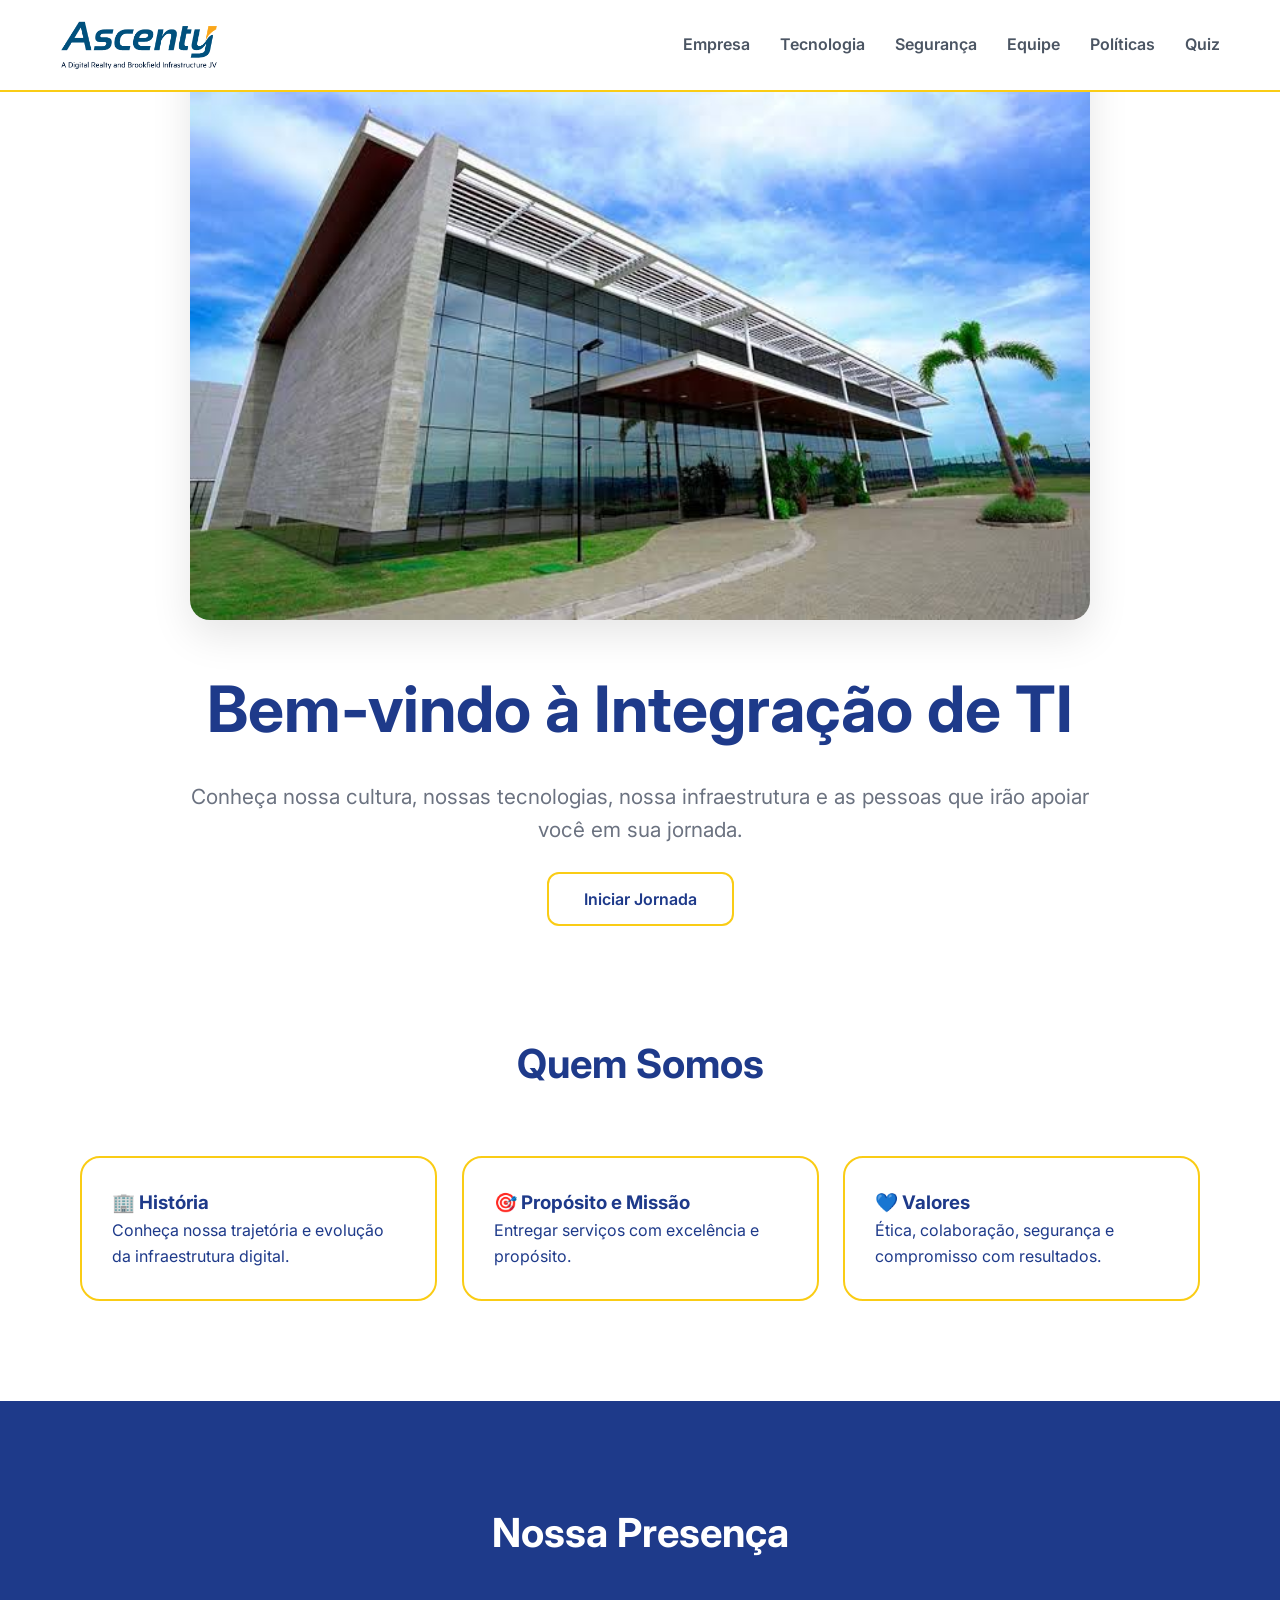
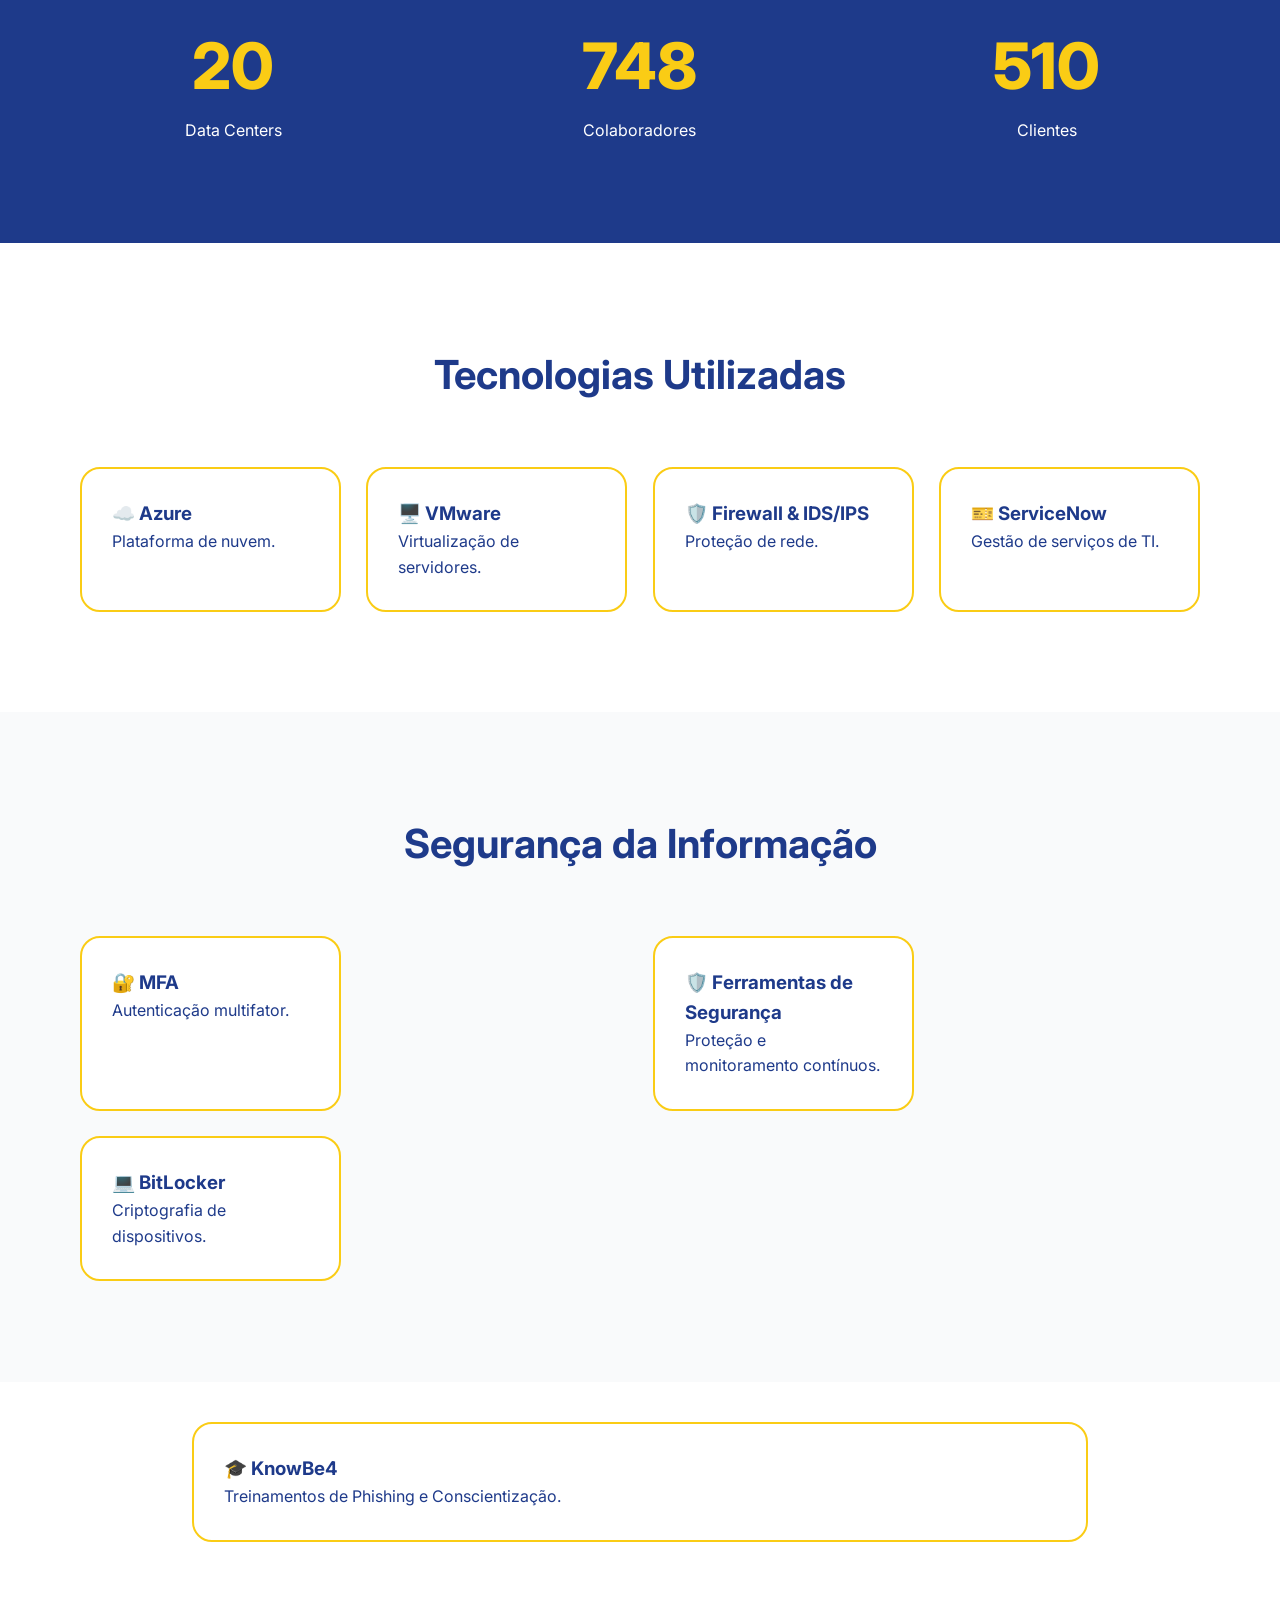
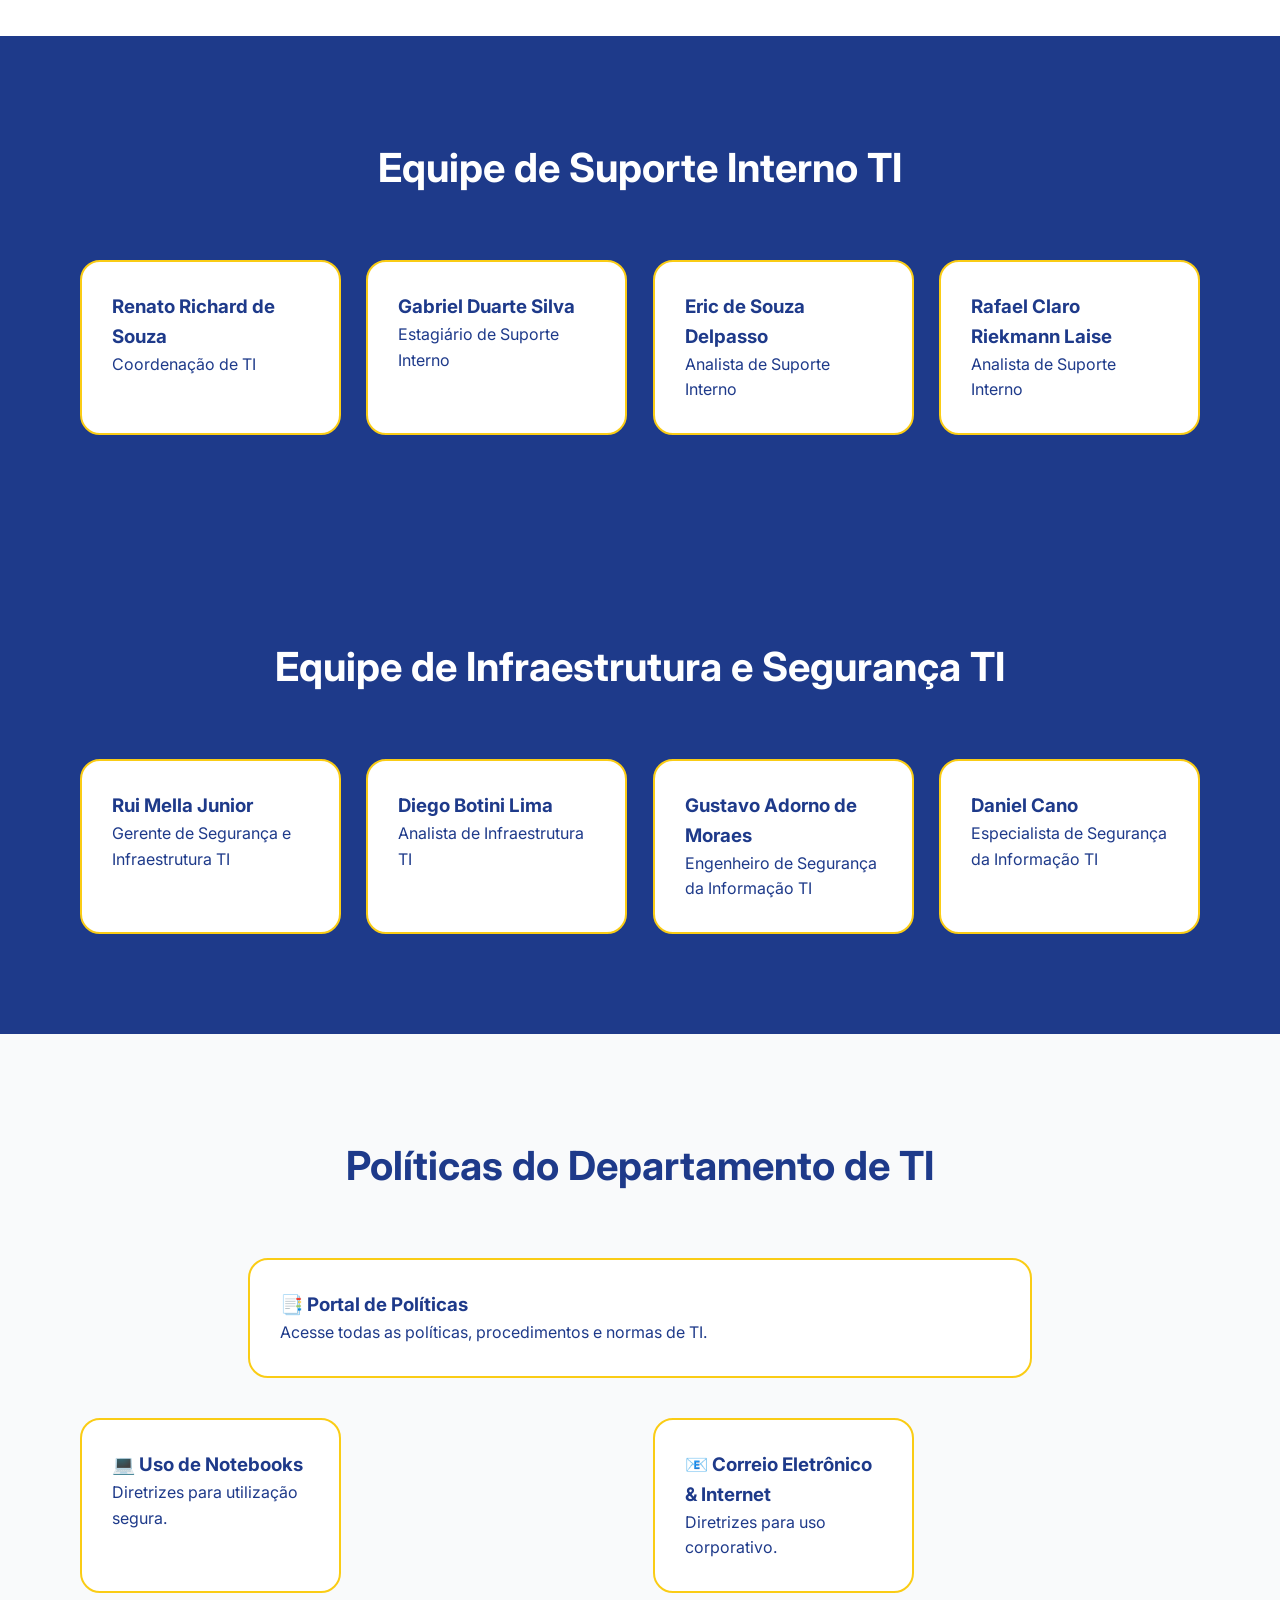
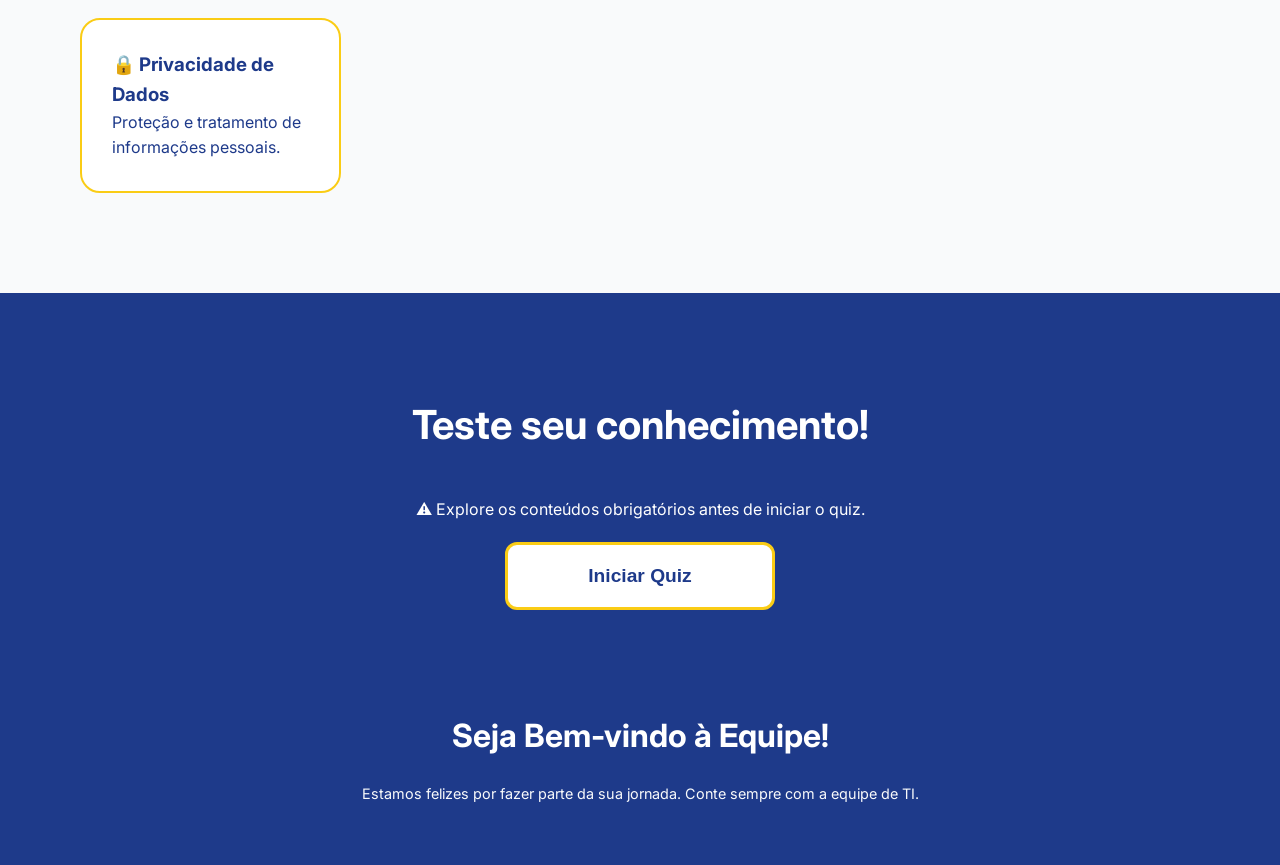
==== public/index.html @ 3fe23d21 "Primeira versão do site de integração TI" ====
<!DOCTYPE html>
<html lang="pt-BR">
<head>
  <meta charset="UTF-8">
  <meta name="viewport" content="width=device-width, initial-scale=1.0">
  <title>Integração TI | Ascenty</title>

  <!-- Fonte Inter -->
  <link rel="preconnect" href="https://fonts.googleapis.com">
  <link rel="preconnect" href="https://fonts.gstatic.com" crossorigin>
  <link href="https://fonts.googleapis.com/css2?family=Inter:wght@400;600;800&display=swap" rel="stylesheet">

  <!-- CSS -->
  <link rel="stylesheet" href="css/style.css">

  <!-- Favicon -->
  <link rel="icon" href="assets/favicon.ico" type="image/x-icon">
</head>
<body>

  <!-- NAVBAR -->
  <header class="navbar">
    <div class="logo">
      <img src="assets/images/logo-ascenty.png" alt="Logo Ascenty">
    </div>
    <nav>
      <a href="#empresa">Empresa</a>
      <a href="#tecnologia">Tecnologia</a>
      <a href="#seguranca">Segurança</a>
      <a href="#equipe">Equipe</a>
      <a href="#politicas">Políticas</a>
      <a href="#quiz">Quiz</a>
    </nav>
  </header>

  <!-- HERO -->
  <section class="hero">
    <div class="hero-content">
      <img src="assets/images/datacenter.png" alt="Datacenter Ascenty" class="hero-image">
      <h1>Bem-vindo à Integração de TI</h1>
      <p>Conheça nossa cultura, nossas tecnologias, nossa infraestrutura e as pessoas que irão apoiar você em sua jornada.</p>
      <a href="#empresa" class="btn">Iniciar Jornada</a>
    </div>
  </section>

  <!-- EMPRESA -->
  <section id="empresa" class="section">
    <h2>Quem Somos</h2>
    <div class="cards">
      <a href="https://ascenty1.sharepoint.com/sites/Ascenty2/SitePages/Nossa-Historia.aspx" class="card" target="_blank">
        <h3>🏢 História</h3>
        <p>Conheça nossa trajetória e evolução da infraestrutura digital.</p>
      </a>
      <a href="https://ascenty1.sharepoint.com/sites/Ascenty2/SitePages/Proposito-e-Missao.aspx" class="card" target="_blank">
        <h3>🎯 Propósito e Missão</h3>
        <p>Entregar serviços com excelência e propósito.</p>
      </a>
      <a href="https://ascenty1.sharepoint.com/sites/Ascenty2/SitePages/Nossos-Valores.aspx" class="card" target="_blank">
        <h3>💙 Valores</h3>
        <p>Ética, colaboração, segurança e compromisso com resultados.</p>
      </a>
    </div>
  </section>

  <!-- NÚMEROS -->
  <section class="numbers">
    <h2>Nossa Presença</h2>
    <div class="numbers-grid">
      <div><span class="counter" data-target="28">0</span><p>Data Centers</p></div>
      <div><span class="counter" data-target="1100">0</span><p>Colaboradores</p></div>
      <div><span class="counter" data-target="750">0</span><p>Clientes</p></div>
    </div>
  </section>

  <!-- TECNOLOGIAS -->
  <section id="tecnologia" class="section">
    <h2>Tecnologias Utilizadas</h2>
    <div class="cards">
      <div class="card" onclick="openModal('azure')"><h3>☁️ Azure</h3><p>Plataforma de nuvem.</p></div>
      <div class="card" onclick="openModal('vmware')"><h3>🖥️ VMware</h3><p>Virtualização de servidores.</p></div>
      <div class="card" onclick="openModal('firewall')"><h3>🛡️ Firewall & IDS/IPS</h3><p>Proteção de rede.</p></div>
      <div class="card" onclick="openModal('servicenow')"><h3>🎫 ServiceNow</h3><p>Gestão de serviços de TI.</p></div>
    </div>
  </section>

  <!-- MODAL -->
  <div id="modal" class="modal">
    <div class="modal-content">
      <span class="close" onclick="closeModal()">&times;</span>
      <div id="modal-text"></div>
    </div>
  </div>

 <!-- SEGURANÇA -->
<section id="seguranca" class="section dark">
  <h2>Segurança da Informação</h2>
  <div class="cards">

    <!-- MFA -->
    <div class="card" onclick="toggleExpand('mfa')">
      <h3>🔐 MFA</h3>
      <p>Autenticação multifator.</p>
    </div>
    <div id="mfa" class="expand">
      <h4>O que é</h4>
      <p>O MFA adiciona uma camada extra de segurança ao login. Além da senha, o usuário precisa confirmar sua identidade com outro fator — como um código no celular, aplicativo autenticador ou biometria.</p>
      <h4>Por que é necessário</h4>
      <ul>
        <li>Senhas podem ser descobertas ou vazadas.</li>
        <li>O MFA impede acessos indevidos mesmo que alguém saiba sua senha.</li>
        <li>Protege e-mails, arquivos e sistemas corporativos.</li>
      </ul>
      <p><strong>Impacto:</strong> É como ter uma segunda fechadura na porta da sua casa — mesmo que alguém tenha a chave, não entra sem o código do alarme.</p>
    </div>

    <!-- Ferramentas de Segurança -->
    <div class="card" onclick="toggleExpand('ferramentas')">
      <h3>🛡️ Ferramentas de Segurança</h3>
      <p>Proteção e monitoramento contínuos.</p>
    </div>
    <div id="ferramentas" class="expand">
      <h4>O que é</h4>
      <p>Conjunto de soluções que atuam na defesa digital, detectando e bloqueando ameaças em tempo real.</p>
      <h4>Por que é necessário</h4>
      <ul>
        <li><strong>SentinelOne:</strong> Bloqueia ataques com inteligência artificial.</li>
        <li><strong>Rapid7:</strong> Identifica vulnerabilidades e ajuda a corrigi-las.</li>
        <li><strong>NinjaOne:</strong> Monitora dispositivos e garante atualizações.</li>
        <li><strong>Zscaler:</strong> Protege acessos e tráfego com modelo Zero Trust.</li>
      </ul>
      <p><strong>Impacto:</strong> Essas ferramentas trabalham nos bastidores para manter os sistemas seguros e confiáveis.</p>
    </div>

    <!-- BitLocker -->
    <div class="card" onclick="toggleExpand('bitlocker')">
      <h3>💻 BitLocker</h3>
      <p>Criptografia de dispositivos.</p>
    </div>
    <div id="bitlocker" class="expand">
      <h4>O que é</h4>
      <p>Ferramenta nativa do Windows que criptografa o disco rígido do computador, tornando os dados ilegíveis sem a chave correta.</p>
      <h4>Por que é necessário</h4>
      <ul>
        <li>Protege informações em caso de perda ou roubo de notebooks.</li>
        <li>Garante conformidade com normas de segurança e privacidade.</li>
        <li>Evita que dados corporativos sejam acessados indevidamente.</li>
      </ul>
      <p><strong>Impacto:</strong> Se você esquecer seu notebook em um táxi, com BitLocker os dados ficam criptografados e inacessíveis — mesmo que o disco seja removido.</p>
    </div>

  </div>
</section>

 <!-- KnowBe4 Treinamentos -->
<div class="knowbe4-container">
  <div class="card knowbe4" onclick="toggleExpand('knowbe4')">
    <h3>🎓 KnowBe4</h3>
    <p>Treinamentos de Phishing e Conscientização.</p>
  </div>
  <div id="knowbe4" class="expand">
    <h4>O que é</h4>
    <p>Plataforma de treinamentos focada em segurança digital e prevenção de ataques de engenharia social.</p>
    <h4>Por que é necessário</h4>
    <ul>
      <li>Simulações de phishing para treinar colaboradores.</li>
      <li>Conteúdos educativos sobre boas práticas digitais.</li>
      <li>Redução de riscos de malwares e vazamento de dados.</li>
      <li>Fortalecimento da cultura de segurança corporativa.</li>
    </ul>
    <p><strong>Impacto:</strong> Ajuda os colaboradores a reconhecer e evitar golpes digitais, tornando a empresa mais resiliente contra ataques.</p>
    <div class="knowbe4-button">
      <a href="https://training.knowbe4.com/app/login" target="_blank" rel="noopener noreferrer">Clique aqui para verificar os cursos</a>
    </div>
  </div>
</div>

  <!-- EQUIPE -->
  <section id="equipe" class="section">
    <h2>Equipe de Suporte Interno TI</h2>
    <div class="cards">
      <div class="card"><h3>Renato Richard de Souza</h3><p>Coordenação de TI</p></div>
      <div class="card"><h3>Gabriel Duarte Silva</h3><p>Estagiário de Suporte Interno</p></div>
      <div class="card"><h3>Eric de Souza Delpasso</h3><p>Analista de Suporte Interno</p></div>
      <div class="card"><h3>Rafael Claro Riekmann Laise</h3><p>Analista de Suporte Interno</p></div>
    </div>
  </section>

  <section id="infra" class="section">
    <h2>Equipe de Infraestrutura e Segurança TI</h2>
    <div class="cards">
      <div class="card"><h3>Rui Mella Junior</h3><p>Gerente de Segurança e Infraestrutura TI</p></div>
      <div class="card"><h3>Diego Botini Lima</h3><p>Analista de Infraestrutura TI</p></div>
      <div class="card"><h3>Gustavo Adorno de Moraes</h3><p>Engenheiro de Segurança da Informação TI</p></div>
      <div class="card"><h3>Daniel Cano</h3><p>Especialista de Segurança da Informação TI</p></div>
    </div>
  </section>

  <!-- POLÍTICAS DE TI -->
<section id="politicas" class="section dark">
  <h2>Políticas do Departamento de TI</h2>

  <div class="cards destaque">
    <a href="https://ascenty1.sharepoint.com/sites/Ascenty2/SitePages/Tecnologia_da_Informacao.aspx" 
       class="card" target="_blank" rel="noopener noreferrer">
      <h3>📑 Portal de Políticas</h3>
      <p>Acesse todas as políticas, procedimentos e normas de TI.</p>
    </a>
  </div>

  <div class="cards politicas-grid">
    <!-- Uso de Notebooks -->
    <div class="card" onclick="toggleExpand('politica-notebook')">
      <h3>💻 Uso de Notebooks</h3>
      <p>Diretrizes para utilização segura.</p>
    </div>
    <div id="politica-notebook" class="expand">
      <h4>O que é</h4>
      <p>Conjunto de regras para uso adequado e seguro dos notebooks corporativos.</p>
      <h4>Por que é necessário</h4>
      <ul>
        <li>Garantir integridade física e lógica dos equipamentos.</li>
        <li>Proteger informações corporativas contra acessos indevidos.</li>
        <li>Definir responsabilidades em caso de perda ou roubo.</li>
      </ul>
      <p><strong>Impacto:</strong> Evita problemas de segurança e garante que os notebooks sejam usados de forma profissional e responsável.</p>
    </div>

    <!-- Correio Eletrônico e Internet -->
    <div class="card" onclick="toggleExpand('politica-email-internet')">
      <h3>📧 Correio Eletrônico & Internet</h3>
      <p>Diretrizes para uso corporativo.</p>
    </div>
    <div id="politica-email-internet" class="expand">
      <h4>O que é</h4>
      <p>Política que regula o uso do e-mail corporativo e da internet pelos colaboradores.</p>
      <h4>Por que é necessário</h4>
      <ul>
        <li>Evitar uso indevido de recursos corporativos.</li>
        <li>Garantir comunicação ética e profissional.</li>
        <li>Proteger contra vazamento de informações e ataques digitais.</li>
      </ul>
      <p><strong>Impacto:</strong> Mantém a rede corporativa segura e garante que os recursos sejam usados apenas para fins profissionais.</p>
    </div>

    <!-- Privacidade de Dados -->
    <div class="card" onclick="toggleExpand('politica-privacidade')">
      <h3>🔒 Privacidade de Dados</h3>
      <p>Proteção e tratamento de informações pessoais.</p>
    </div>
    <div id="politica-privacidade" class="expand">
      <h4>O que é</h4>
      <p>Política baseada na LGPD que define como os dados pessoais devem ser coletados, tratados e protegidos.</p>
      <h4>Por que é necessário</h4>
      <ul>
        <li>Garantir conformidade com a legislação de proteção de dados.</li>
        <li>Proteger informações de colaboradores, clientes e terceiros.</li>
        <li>Definir responsabilidades em caso de incidentes.</li>
      </ul>
      <p><strong>Impacto:</strong> Reforça a confiança dos clientes e colaboradores, além de evitar sanções legais e danos à reputação da empresa.</p>
    </div>
  </div>
</section>


  <!-- QUIZ -->
  <section id="quiz" class="quiz-section locked">
    <h2>Teste seu conhecimento!</h2>
    <p class="quiz-warning">⚠️ Explore os conteúdos obrigatórios antes de iniciar o quiz.</p>
    <button id="startQuiz" class="quiz-btn" disabled>Iniciar Quiz</button>
    <div id="quizBox" class="quiz-box hidden">
      <div id="question"></div>
      <div id="options"></div>
      <button id="nextBtn" class="next-btn">Próxima Pergunta</button>
    </div>
  </section>

  <!-- FOOTER -->
  <footer>
    <h2>Seja Bem-vindo à Equipe!</h2>
    <p>Estamos felizes por fazer parte da sua jornada. Conte sempre com a equipe de TI.</p>
  </footer>

  <!-- JS -->
  <script src="js/script.js"></script>
</body>
</html>
---- public/css/style.css ----
:root {
  --primary:#1e3a8a;       /* azul institucional */
  --accent:#facc15;        /* amarelo destaque */
  --background:#ffffff;    /* fundo branco */
  --background-dark:#f9fafb; /* fundo cinza claro */
  --text:#4b5563;          /* cinza escuro */
  --text-muted:#6b7280;    /* cinza médio */
}

* { margin:0; padding:0; box-sizing:border-box; }
html { scroll-behavior:smooth; }
body { font-family:'Inter',sans-serif; background:var(--background); color:var(--text); line-height:1.6; }

/* NAVBAR */
.navbar {
  position:fixed; top:0; left:0; width:100%;
  background:#ffffff; border-bottom:2px solid var(--accent);
  display:flex; justify-content:space-between; align-items:center;
  padding:20px 60px; z-index:1000;
}
.logo img { max-height:50px; width:auto; display:block; }
.navbar nav { display:flex; gap:30px; }
.navbar a { color:var(--text); text-decoration:none; transition:.3s; font-weight:600; }
.navbar a:hover { color:var(--primary); border-bottom:2px solid var(--accent); }

/* HERO */
.hero {
  min-height:100vh; display:flex; justify-content:center; align-items:center;
  text-align:center; padding:20px; background:var(--background);
}
.hero-content { max-width:900px; }
.hero h1 { font-size:4rem; margin-bottom:20px; color:var(--primary); }
.hero p { font-size:1.3rem; color:var(--text-muted); margin-bottom:40px; }
.hero-image {
  width:100%; max-width:900px; border-radius:20px;
  margin-bottom:30px; box-shadow:0 15px 40px rgba(0,0,0,.1);
}
.btn {
  background:#ffffff; color:var(--primary); text-decoration:none;
  padding:15px 35px; border-radius:12px; font-weight:600; transition:.3s;
  border:2px solid var(--accent);
}
.btn:hover { background:var(--accent); color:#000; transform:translateY(-3px); }

/* SECTIONS */
.section { padding:100px 80px; background:var(--background); }
.section h2 { text-align:center; margin-bottom:60px; font-size:2.5rem; color:var(--primary); }
.dark { background:var(--background-dark); }

/* CARDS */
.cards {
  display:grid; grid-template-columns:repeat(auto-fit,minmax(250px,1fr));
  gap:25px;
}
.card {
  display:block; background:#ffffff; padding:30px; border-radius:20px;
  border:2px solid var(--accent);
  transition:.3s; cursor:pointer; will-change:transform;
  text-decoration:none; color:var(--primary);
}
.card h3, .card p { color:var(--primary); }
.card:hover {
  transform:translateY(-8px);
  box-shadow:0 10px 25px rgba(250,204,21,0.4);
  background:var(--accent); color:#000;
}
.card:active {
  transform:scale(0.97);
  box-shadow:0 5px 15px rgba(250,204,21,0.6);
}

/* EXPANSÃO DOS CARDS */
.expand {
  max-height:0; overflow:hidden;
  background:var(--background-dark);
  margin-top:10px; padding:0 20px;
  border-radius:10px;
  transition:max-height 0.5s ease, padding 0.5s ease;
}
.expand.open { max-height:600px; padding:20px; }
.expand h4 { color:var(--primary); margin-top:10px; }
.expand ul { margin:10px 0 20px 20px; color:var(--text-muted); }
.expand p { color:var(--text); }

/* NÚMEROS */
.numbers { background:var(--primary); padding:100px 50px; }
.numbers h2 { color:#fff; text-align:center; margin-bottom:50px; font-size:2.5rem; }
.numbers-grid {
  display:grid; grid-template-columns:repeat(auto-fit,minmax(200px,1fr));
  gap:40px; text-align:center;
}
.counter { display:block; font-size:4rem; font-weight:800; color:var(--accent); }
.numbers-grid p { color:#fff; }

/* MODAL */
.modal {
  display:none; position:fixed; z-index:2000; left:0; top:0;
  width:100%; height:100%; background:rgba(0,0,0,0.7);
  justify-content:center; align-items:center;
}
.modal-content {
  background:#ffffff; color:var(--text); padding:30px; border-radius:15px;
  max-width:600px; text-align:left;
  box-shadow:0 10px 30px rgba(0,0,0,0.2);
}
.close { float:right; font-size:28px; cursor:pointer; font-weight:bold; }
.close:hover { color:red; }

/* KNOWBE4 */
.knowbe4-container { display:flex; flex-direction:column; align-items:center; margin-top:40px; width:100%; margin-bottom:80px; }
.card.knowbe4 { width:70%; }
#knowbe4.expand { width:70%; margin-top:15px; background:var(--background-dark); border-radius:10px; padding:0 20px; text-align:left; color:var(--text); max-height:0; overflow:hidden; transition:max-height 0.5s ease, padding 0.5s ease; }
#knowbe4.expand.open { max-height:600px; padding:20px; }
.knowbe4-button { text-align:center; margin-top:20px; }
.knowbe4-button a {
  display:inline-block; background:#fff; color:var(--primary);
  border:2px solid var(--accent); font-weight:600;
  padding:12px 25px; border-radius:10px; text-decoration:none;
  transition:0.3s ease;
}
.knowbe4-button a:hover { background:var(--accent); color:#000; transform:translateY(-3px); }

/* QUIZ */
.quiz-section { background:var(--primary); text-align:center; padding:100px 50px; }
.quiz-section h2 { color:#fff; font-size:2.5rem; margin-bottom:40px; }
.quiz-warning { color:#fff; margin-bottom:20px; }
.quiz-btn {
  background:#fff; color:var(--primary);
  border:3px solid var(--accent); font-weight:700;
  font-size:1.2rem; padding:20px 80px;
  border-radius:12px; cursor:pointer; transition:0.3s ease;
}
.quiz-btn:hover { background:var(--accent); color:#000; transform:translateY(-3px); }
.quiz-box {
  background:#fff; color:var(--primary);
  border-radius:15px; padding:30px; margin-top:40px;
  max-width:600px; margin-left:auto; margin-right:auto;
  box-shadow:0 10px 25px rgba(0,0,0,0.2);
}
.hidden { display:none; }
#question { font-size:1.3rem; font-weight:600; margin-bottom:20px; }
#options button {
  display:block; width:100%; margin:8px 0; padding:12px;
  border:2px solid var(--accent); border-radius:8px;
  background:#fff; color:var(--primary); font-weight:600;
  cursor:pointer; transition:0.3s ease;
}
#options button:hover { background:var(--accent); color:#000; }
.next-btn {
  background:#fff; color:var(--primary);
  border:2px solid var(--accent); font-weight:700;
  padding:12px 25px; border-radius:10px;
  margin-top:20px; cursor:pointer; transition:0.3s ease;
}
.next-btn:hover { background:var(--accent); color:#000; }

/* FOOTER */
footer {
  background:var(--primary); color:#fff;
  text-align:center; padding:60px 20px; margin-top:-60px;
}
footer h2 { color:#fff; font-size:2rem; margin-bottom:20px; }
footer p { color:#f9fafb; font-size:0.9rem; }

/* RESPONSIVO */
@media(max-width:768px) {
  .navbar { 
    padding:20px; 
    flex-direction:column; 
    gap:20px; 
  }
  .navbar nav { 
    flex-wrap:wrap; 
    justify-content:center; 
  }
  .hero h1 { 
    font-size:2.5rem; 
  }
  .section { 
    padding:80px 25px; 
  }
  .quiz-btn { 
    padding:15px 40px; 
    font-size:1rem; 
  }
  .quiz-box { 
    padding:20px; 
  }
  .numbers-grid { 
    gap:20px; 
  }
  .counter { 
    font-size:2.5rem; 
  }
}

/* Corrige o tamanho do card do Portal de Políticas */
.cards.destaque {
  display: flex;
  justify-content: center;
  margin-bottom: 40px;
}

.cards.destaque .card {
  width: 70%; /* mesmo tamanho do KnowBe4 */
  max-width: 900px;
}

/* Fundo azul para as seções de equipe */
#equipe,
#infra {
  background: var(--primary); /* azul institucional */
  color: #fff; /* texto branco */
}

/* Títulos brancos */
#equipe h2,
#infra h2 {
  color: #fff;
}

/* Mantém os cards com o mesmo estilo */
#equipe .card,
#infra .card {
  background: #fff;
  color: var(--primary);
  border: 2px solid var(--accent);
}

/* Hover dos cards */
#equipe .card:hover,
#infra .card:hover {
  background: var(--accent);
  color: #000;
  transform: translateY(-8px);
  box-shadow: 0 10px 25px rgba(250, 204, 21, 0.4);
}
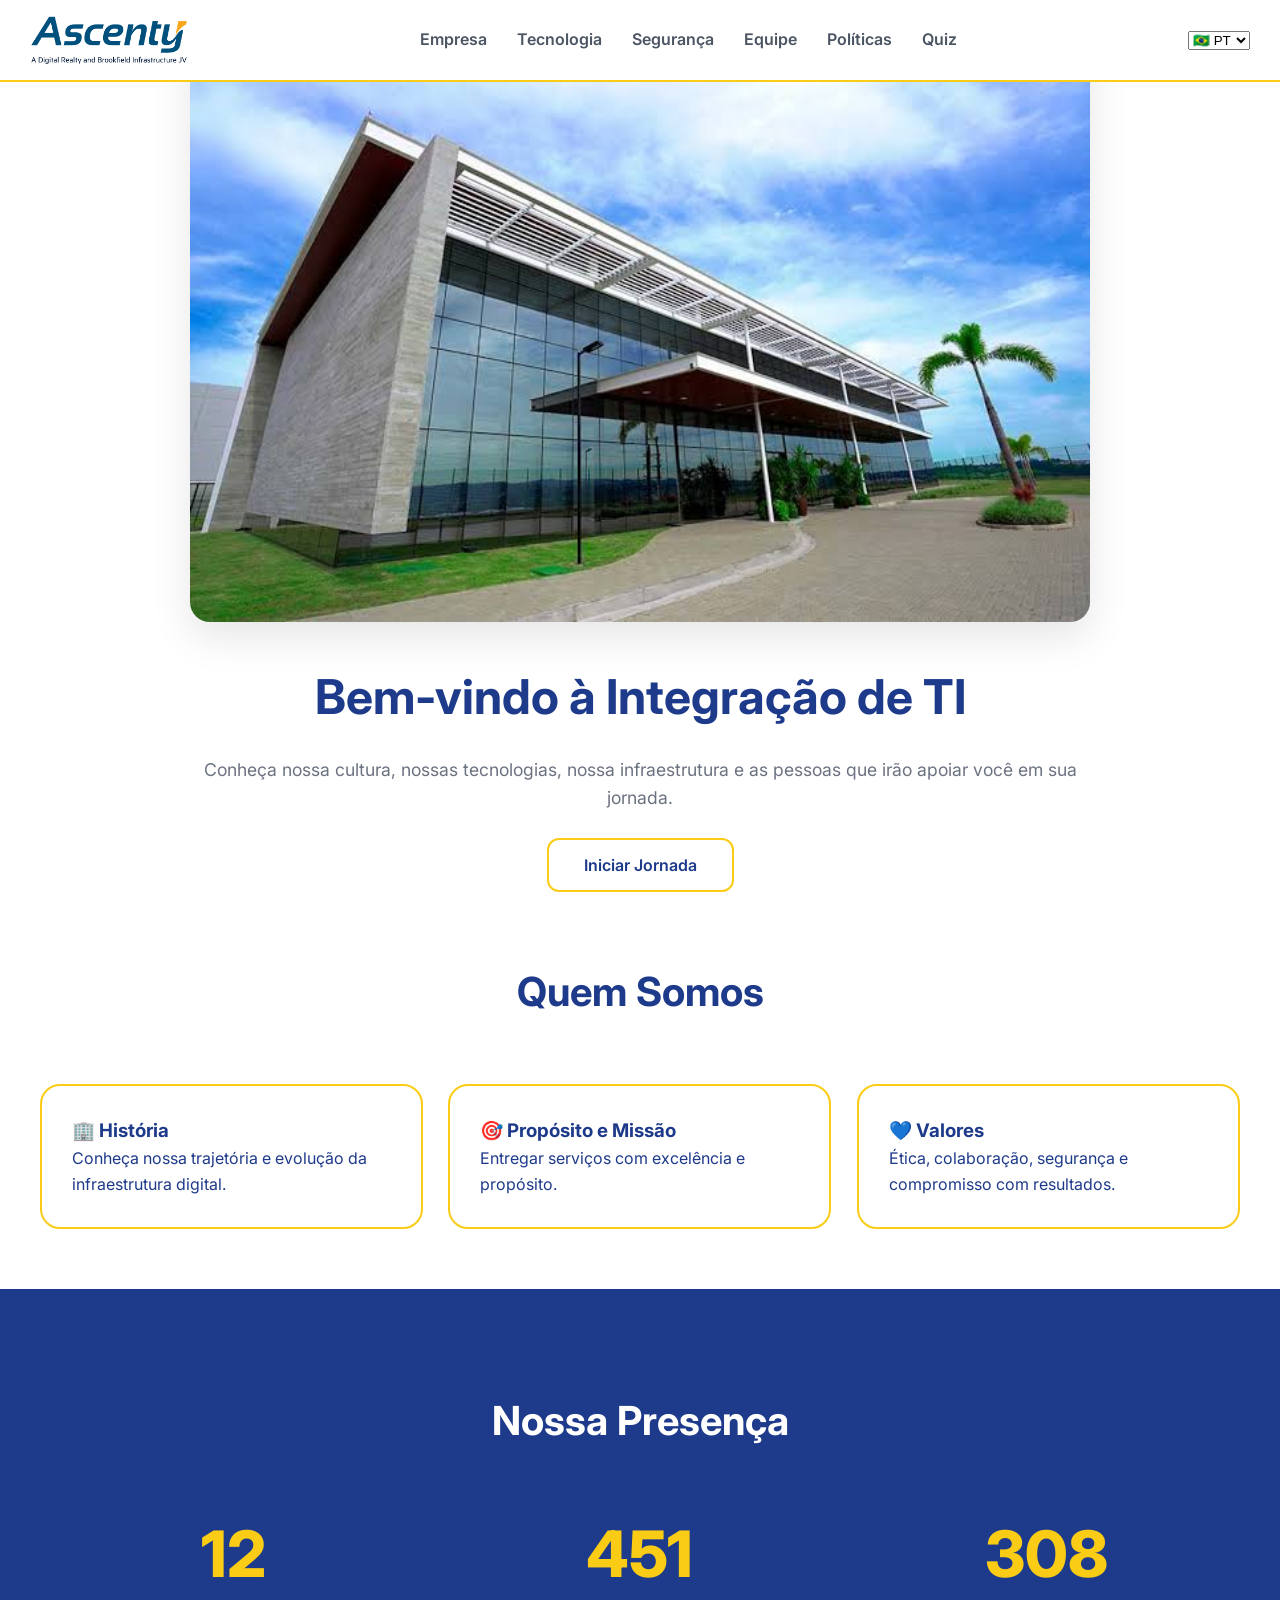
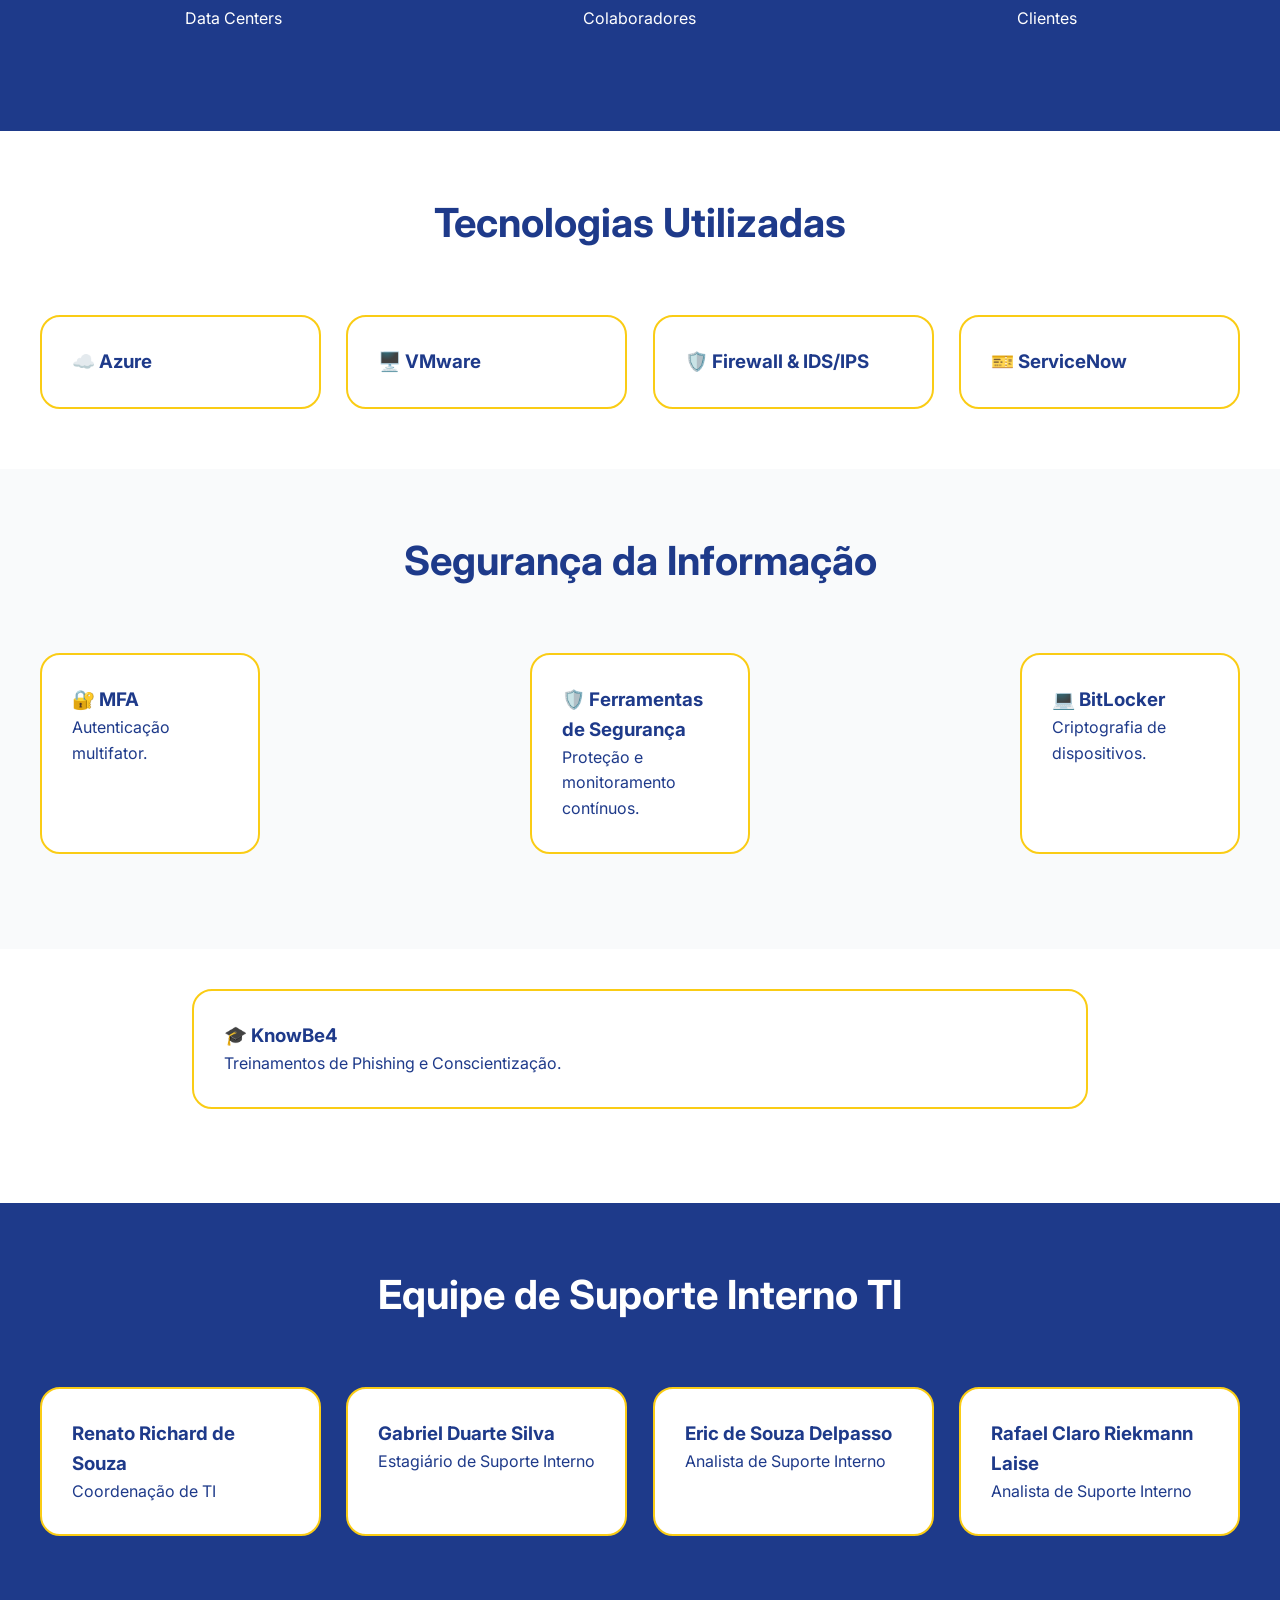
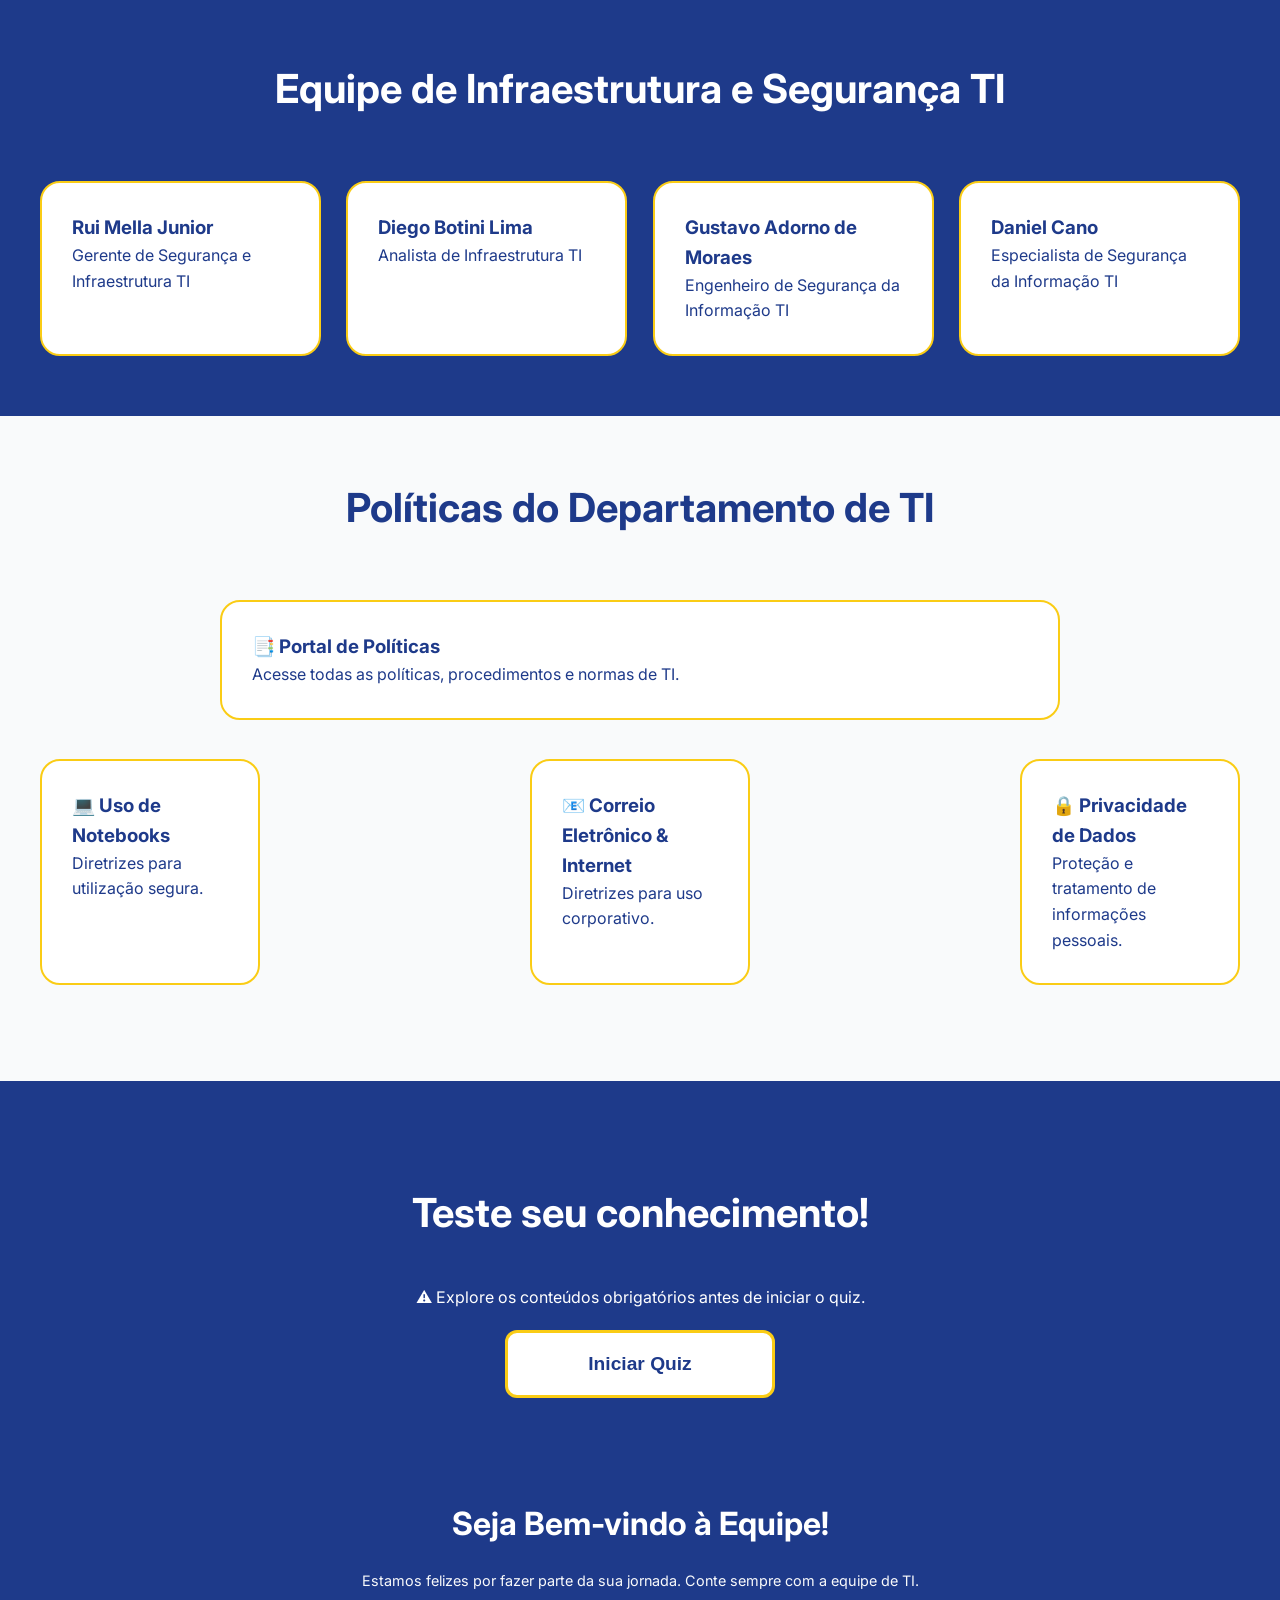
==== commit f9200a01: "que trampo absurdo de tradução, mas rodando" ====
--- a/public/index.html
+++ b/public/index.html
@@ -3,7 +3,7 @@
 <head>
   <meta charset="UTF-8">
   <meta name="viewport" content="width=device-width, initial-scale=1.0">
-  <title>Integração TI | Ascenty</title>
+  <title data-i18n="page_title"></title>
 
   <!-- Fonte Inter -->
   <link rel="preconnect" href="https://fonts.googleapis.com">
@@ -18,269 +18,296 @@
 </head>
 <body>
 
-  <!-- NAVBAR -->
-  <header class="navbar">
-    <div class="logo">
-      <img src="assets/images/logo-ascenty.png" alt="Logo Ascenty">
-    </div>
-    <nav>
-      <a href="#empresa">Empresa</a>
-      <a href="#tecnologia">Tecnologia</a>
-      <a href="#seguranca">Segurança</a>
-      <a href="#equipe">Equipe</a>
-      <a href="#politicas">Políticas</a>
-      <a href="#quiz">Quiz</a>
-    </nav>
-  </header>
-
-  <!-- HERO -->
-  <section class="hero">
-    <div class="hero-content">
-      <img src="assets/images/datacenter.png" alt="Datacenter Ascenty" class="hero-image">
-      <h1>Bem-vindo à Integração de TI</h1>
-      <p>Conheça nossa cultura, nossas tecnologias, nossa infraestrutura e as pessoas que irão apoiar você em sua jornada.</p>
-      <a href="#empresa" class="btn">Iniciar Jornada</a>
-    </div>
-  </section>
+<!-- NAVBAR -->
+<header class="navbar">
+  <div class="logo">
+    <img src="assets/images/logo-ascenty.png" alt="Logo Ascenty">
+  </div>
+  <nav>
+    <a href="#empresa" data-i18n="navbar_empresa"></a>
+    <a href="#tecnologia" data-i18n="navbar_tecnologia"></a>
+    <a href="#seguranca" data-i18n="navbar_seguranca"></a>
+    <a href="#equipe" data-i18n="navbar_equipe"></a>
+    <a href="#politicas" data-i18n="navbar_politicas"></a>
+    <a href="#quiz" data-i18n="navbar_quiz"></a>
+  </nav>
+
+  <!-- Seletor de idioma -->
+  <div class="lang-switcher">
+    <select id="langSwitcher">
+      <option value="pt">🇧🇷 PT</option>
+      <option value="en">🇺🇸 EN</option>
+      <option value="es">🇲🇽 ES</option>
+    </select>
+  </div>
+</header>
+
+<!-- HERO -->
+<section class="hero">
+  <div class="hero-content">
+    <img src="assets/images/datacenter.png" alt="Datacenter Ascenty" class="hero-image">
+    <h1 data-i18n="hero_title"></h1>
+    <p data-i18n="hero_subtitle"></p>
+    <a href="#empresa" class="btn" data-i18n="hero_button"></a>
+  </div>
+</section>
+
 
   <!-- EMPRESA -->
-  <section id="empresa" class="section">
-    <h2>Quem Somos</h2>
-    <div class="cards">
-      <a href="https://ascenty1.sharepoint.com/sites/Ascenty2/SitePages/Nossa-Historia.aspx" class="card" target="_blank">
-        <h3>🏢 História</h3>
-        <p>Conheça nossa trajetória e evolução da infraestrutura digital.</p>
-      </a>
-      <a href="https://ascenty1.sharepoint.com/sites/Ascenty2/SitePages/Proposito-e-Missao.aspx" class="card" target="_blank">
-        <h3>🎯 Propósito e Missão</h3>
-        <p>Entregar serviços com excelência e propósito.</p>
-      </a>
-      <a href="https://ascenty1.sharepoint.com/sites/Ascenty2/SitePages/Nossos-Valores.aspx" class="card" target="_blank">
-        <h3>💙 Valores</h3>
-        <p>Ética, colaboração, segurança e compromisso com resultados.</p>
-      </a>
-    </div>
-  </section>
-
-  <!-- NÚMEROS -->
-  <section class="numbers">
-    <h2>Nossa Presença</h2>
-    <div class="numbers-grid">
-      <div><span class="counter" data-target="28">0</span><p>Data Centers</p></div>
-      <div><span class="counter" data-target="1100">0</span><p>Colaboradores</p></div>
-      <div><span class="counter" data-target="750">0</span><p>Clientes</p></div>
-    </div>
-  </section>
-
-  <!-- TECNOLOGIAS -->
-  <section id="tecnologia" class="section">
-    <h2>Tecnologias Utilizadas</h2>
-    <div class="cards">
-      <div class="card" onclick="openModal('azure')"><h3>☁️ Azure</h3><p>Plataforma de nuvem.</p></div>
-      <div class="card" onclick="openModal('vmware')"><h3>🖥️ VMware</h3><p>Virtualização de servidores.</p></div>
-      <div class="card" onclick="openModal('firewall')"><h3>🛡️ Firewall & IDS/IPS</h3><p>Proteção de rede.</p></div>
-      <div class="card" onclick="openModal('servicenow')"><h3>🎫 ServiceNow</h3><p>Gestão de serviços de TI.</p></div>
-    </div>
-  </section>
-
-  <!-- MODAL -->
-  <div id="modal" class="modal">
-    <div class="modal-content">
-      <span class="close" onclick="closeModal()">&times;</span>
-      <div id="modal-text"></div>
-    </div>
-  </div>
-
- <!-- SEGURANÇA -->
+<section id="empresa" class="section">
+  <h2 data-i18n="empresa_title"></h2>
+  <div class="cards">
+    <a href="https://ascenty1.sharepoint.com/sites/Ascenty2/SitePages/Nossa-Historia.aspx" class="card" target="_blank">
+      <h3>🏢 <span data-i18n="empresa_historia_title"></span></h3>
+      <p data-i18n="empresa_historia_text"></p>
+    </a>
+    <a href="https://ascenty1.sharepoint.com/sites/Ascenty2/SitePages/Proposito-e-Missao.aspx" class="card" target="_blank">
+      <h3>🎯 <span data-i18n="empresa_proposito_title"></span></h3>
+      <p data-i18n="empresa_proposito_text"></p>
+    </a>
+    <a href="https://ascenty1.sharepoint.com/sites/Ascenty2/SitePages/Nossos-Valores.aspx" class="card" target="_blank">
+      <h3>💙 <span data-i18n="empresa_valores_title"></span></h3>
+      <p data-i18n="empresa_valores_text"></p>
+    </a>
+  </div>
+</section>
+
+<!-- NÚMEROS -->
+<section class="numbers">
+  <h2 data-i18n="numeros_title"></h2>
+  <div class="numbers-grid">
+    <div>
+      <span class="counter" data-target="28">0</span>
+      <p data-i18n="numeros_datacenters"></p>
+    </div>
+    <div>
+      <span class="counter" data-target="1100">0</span>
+      <p data-i18n="numeros_colaboradores"></p>
+    </div>
+    <div>
+      <span class="counter" data-target="750">0</span>
+      <p data-i18n="numeros_clientes"></p>
+    </div>
+  </div>
+</section>
+
+<!-- TECNOLOGIAS -->
+<section id="tecnologia" class="section">
+  <h2 data-i18n="tecnologia_title"></h2>
+  <div class="cards">
+    <div class="card" onclick="openModal('azure')">
+      <h3>☁️ <span data-i18n="tecnologia_azure_title"></span></h3>
+    </div>
+    <div class="card" onclick="openModal('vmware')">
+      <h3>🖥️ <span data-i18n="tecnologia_vmware_title"></span></h3>
+    </div>
+    <div class="card" onclick="openModal('firewall')">
+      <h3>🛡️ <span data-i18n="tecnologia_firewall_title"></span></h3>
+    </div>
+    <div class="card" onclick="openModal('servicenow')">
+      <h3>🎫 <span data-i18n="tecnologia_servicenow_title"></span></h3>
+    </div>
+  </div>
+</section>
+
+<!-- MODAL -->
+<div id="modal" class="modal">
+  <div class="modal-content">
+    <button class="close" onclick="closeModal()" aria-label="Fechar modal">&times;</button>
+    <div id="modal-text" class="modal-body"></div>
+  </div>
+</div>
+
+
+<!-- SEGURANÇA -->
 <section id="seguranca" class="section dark">
-  <h2>Segurança da Informação</h2>
+  <h2 data-i18n="seguranca_title"></h2>
   <div class="cards">
 
     <!-- MFA -->
-    <div class="card" onclick="toggleExpand('mfa')">
-      <h3>🔐 MFA</h3>
-      <p>Autenticação multifator.</p>
-    </div>
-    <div id="mfa" class="expand">
-      <h4>O que é</h4>
-      <p>O MFA adiciona uma camada extra de segurança ao login. Além da senha, o usuário precisa confirmar sua identidade com outro fator — como um código no celular, aplicativo autenticador ou biometria.</p>
-      <h4>Por que é necessário</h4>
-      <ul>
-        <li>Senhas podem ser descobertas ou vazadas.</li>
-        <li>O MFA impede acessos indevidos mesmo que alguém saiba sua senha.</li>
-        <li>Protege e-mails, arquivos e sistemas corporativos.</li>
-      </ul>
-      <p><strong>Impacto:</strong> É como ter uma segunda fechadura na porta da sua casa — mesmo que alguém tenha a chave, não entra sem o código do alarme.</p>
-    </div>
-
-    <!-- Ferramentas de Segurança -->
-    <div class="card" onclick="toggleExpand('ferramentas')">
-      <h3>🛡️ Ferramentas de Segurança</h3>
-      <p>Proteção e monitoramento contínuos.</p>
-    </div>
-    <div id="ferramentas" class="expand">
-      <h4>O que é</h4>
-      <p>Conjunto de soluções que atuam na defesa digital, detectando e bloqueando ameaças em tempo real.</p>
-      <h4>Por que é necessário</h4>
-      <ul>
-        <li><strong>SentinelOne:</strong> Bloqueia ataques com inteligência artificial.</li>
-        <li><strong>Rapid7:</strong> Identifica vulnerabilidades e ajuda a corrigi-las.</li>
-        <li><strong>NinjaOne:</strong> Monitora dispositivos e garante atualizações.</li>
-        <li><strong>Zscaler:</strong> Protege acessos e tráfego com modelo Zero Trust.</li>
-      </ul>
-      <p><strong>Impacto:</strong> Essas ferramentas trabalham nos bastidores para manter os sistemas seguros e confiáveis.</p>
-    </div>
-
-    <!-- BitLocker -->
-    <div class="card" onclick="toggleExpand('bitlocker')">
-      <h3>💻 BitLocker</h3>
-      <p>Criptografia de dispositivos.</p>
-    </div>
-    <div id="bitlocker" class="expand">
-      <h4>O que é</h4>
-      <p>Ferramenta nativa do Windows que criptografa o disco rígido do computador, tornando os dados ilegíveis sem a chave correta.</p>
-      <h4>Por que é necessário</h4>
-      <ul>
-        <li>Protege informações em caso de perda ou roubo de notebooks.</li>
-        <li>Garante conformidade com normas de segurança e privacidade.</li>
-        <li>Evita que dados corporativos sejam acessados indevidamente.</li>
-      </ul>
-      <p><strong>Impacto:</strong> Se você esquecer seu notebook em um táxi, com BitLocker os dados ficam criptografados e inacessíveis — mesmo que o disco seja removido.</p>
-    </div>
-
-  </div>
-</section>
-
- <!-- KnowBe4 Treinamentos -->
+<div class="card" onclick="toggleExpand('mfa')">
+  <h3>🔐 <span data-i18n="mfa_title"></span></h3>
+  <p data-i18n="mfa_desc"></p>
+</div>
+<div id="mfa" class="expand">
+  <h4 data-i18n="mfa_what"></h4>
+  <p data-i18n="mfa_what_text"></p>
+  <h4 data-i18n="mfa_why"></h4>
+  <ul>
+    <li data-i18n="mfa_point1"></li>
+    <li data-i18n="mfa_point2"></li>
+    <li data-i18n="mfa_point3"></li>
+  </ul>
+  <p><strong data-i18n="impact_label"></strong> <span data-i18n="mfa_impact"></span></p>
+</div>
+
+<!-- Ferramentas de Segurança -->
+<div class="card" onclick="toggleExpand('ferramentas')">
+  <h3>🛡️ <span data-i18n="ferramentas_title"></span></h3>
+  <p data-i18n="ferramentas_desc"></p>
+</div>
+<div id="ferramentas" class="expand">
+  <h4 data-i18n="ferramentas_what"></h4>
+  <p data-i18n="ferramentas_what_text"></p>
+  <h4 data-i18n="ferramentas_why"></h4>
+  <ul>
+    <li><strong>SentinelOne:</strong> <span data-i18n="ferramentas_point1"></span></li>
+    <li><strong>Rapid7:</strong> <span data-i18n="ferramentas_point2"></span></li>
+    <li><strong>NinjaOne:</strong> <span data-i18n="ferramentas_point3"></span></li>
+    <li><strong>Zscaler:</strong> <span data-i18n="ferramentas_point4"></span></li>
+  </ul>
+  <p><strong data-i18n="impact_label"></strong> <span data-i18n="ferramentas_impact"></span></p>
+</div>
+
+<!-- BitLocker -->
+<div class="card" onclick="toggleExpand('bitlocker')">
+  <h3>💻 <span data-i18n="bitlocker_title"></span></h3>
+  <p data-i18n="bitlocker_desc"></p>
+</div>
+<div id="bitlocker" class="expand">
+  <h4 data-i18n="bitlocker_what"></h4>
+  <p data-i18n="bitlocker_what_text"></p>
+  <h4 data-i18n="bitlocker_why"></h4>
+  <ul>
+    <li data-i18n="bitlocker_point1"></li>
+    <li data-i18n="bitlocker_point2"></li>
+    <li data-i18n="bitlocker_point3"></li>
+  </ul>
+  <p><strong data-i18n="impact_label"></strong> <span data-i18n="bitlocker_impact"></span></p>
+</div>
+
+</div>
+</section>
+
+<!-- KnowBe4 Treinamentos -->
 <div class="knowbe4-container">
   <div class="card knowbe4" onclick="toggleExpand('knowbe4')">
-    <h3>🎓 KnowBe4</h3>
-    <p>Treinamentos de Phishing e Conscientização.</p>
+    <h3>🎓 <span data-i18n="knowbe4_title"></span></h3>
+    <p data-i18n="knowbe4_desc"></p>
   </div>
   <div id="knowbe4" class="expand">
-    <h4>O que é</h4>
-    <p>Plataforma de treinamentos focada em segurança digital e prevenção de ataques de engenharia social.</p>
-    <h4>Por que é necessário</h4>
+    <h4 data-i18n="knowbe4_what"></h4>
+    <p data-i18n="knowbe4_what_text"></p>
+    <h4 data-i18n="knowbe4_why"></h4>
     <ul>
-      <li>Simulações de phishing para treinar colaboradores.</li>
-      <li>Conteúdos educativos sobre boas práticas digitais.</li>
-      <li>Redução de riscos de malwares e vazamento de dados.</li>
-      <li>Fortalecimento da cultura de segurança corporativa.</li>
+      <li data-i18n="knowbe4_point1"></li>
+      <li data-i18n="knowbe4_point2"></li>
+      <li data-i18n="knowbe4_point3"></li>
+      <li data-i18n="knowbe4_point4"></li>
     </ul>
-    <p><strong>Impacto:</strong> Ajuda os colaboradores a reconhecer e evitar golpes digitais, tornando a empresa mais resiliente contra ataques.</p>
+    <p><strong data-i18n="impact_label"></strong> <span data-i18n="knowbe4_impact"></span></p>
     <div class="knowbe4-button">
-      <a href="https://training.knowbe4.com/app/login" target="_blank" rel="noopener noreferrer">Clique aqui para verificar os cursos</a>
+      <a href="https://training.knowbe4.com/app/login" target="_blank" rel="noopener noreferrer" data-i18n="knowbe4_button"></a>
     </div>
   </div>
 </div>
 
   <!-- EQUIPE -->
-  <section id="equipe" class="section">
-    <h2>Equipe de Suporte Interno TI</h2>
-    <div class="cards">
-      <div class="card"><h3>Renato Richard de Souza</h3><p>Coordenação de TI</p></div>
-      <div class="card"><h3>Gabriel Duarte Silva</h3><p>Estagiário de Suporte Interno</p></div>
-      <div class="card"><h3>Eric de Souza Delpasso</h3><p>Analista de Suporte Interno</p></div>
-      <div class="card"><h3>Rafael Claro Riekmann Laise</h3><p>Analista de Suporte Interno</p></div>
-    </div>
-  </section>
-
-  <section id="infra" class="section">
-    <h2>Equipe de Infraestrutura e Segurança TI</h2>
-    <div class="cards">
-      <div class="card"><h3>Rui Mella Junior</h3><p>Gerente de Segurança e Infraestrutura TI</p></div>
-      <div class="card"><h3>Diego Botini Lima</h3><p>Analista de Infraestrutura TI</p></div>
-      <div class="card"><h3>Gustavo Adorno de Moraes</h3><p>Engenheiro de Segurança da Informação TI</p></div>
-      <div class="card"><h3>Daniel Cano</h3><p>Especialista de Segurança da Informação TI</p></div>
-    </div>
-  </section>
-
-  <!-- POLÍTICAS DE TI -->
+<section id="equipe" class="section">
+  <h2 data-i18n="equipe_suporte_title"></h2>
+  <div class="cards">
+    <div class="card"><h3 data-i18n="equipe_renato_nome"></h3><p data-i18n="equipe_renato_funcao"></p></div>
+    <div class="card"><h3 data-i18n="equipe_gabriel_nome"></h3><p data-i18n="equipe_gabriel_funcao"></p></div>
+    <div class="card"><h3 data-i18n="equipe_eric_nome"></h3><p data-i18n="equipe_eric_funcao"></p></div>
+    <div class="card"><h3 data-i18n="equipe_rafael_nome"></h3><p data-i18n="equipe_rafael_funcao"></p></div>
+  </div>
+</section>
+
+<section id="infra" class="section">
+  <h2 data-i18n="equipe_infra_title"></h2>
+  <div class="cards">
+    <div class="card"><h3 data-i18n="infra_rui_nome"></h3><p data-i18n="infra_rui_funcao"></p></div>
+    <div class="card"><h3 data-i18n="infra_diego_nome"></h3><p data-i18n="infra_diego_funcao"></p></div>
+    <div class="card"><h3 data-i18n="infra_gustavo_nome"></h3><p data-i18n="infra_gustavo_funcao"></p></div>
+    <div class="card"><h3 data-i18n="infra_daniel_nome"></h3><p data-i18n="infra_daniel_funcao"></p></div>
+  </div>
+</section>
+
+<!-- POLÍTICAS DE TI -->
 <section id="politicas" class="section dark">
-  <h2>Políticas do Departamento de TI</h2>
+  <h2 data-i18n="politicas_title"></h2>
 
   <div class="cards destaque">
     <a href="https://ascenty1.sharepoint.com/sites/Ascenty2/SitePages/Tecnologia_da_Informacao.aspx" 
        class="card" target="_blank" rel="noopener noreferrer">
-      <h3>📑 Portal de Políticas</h3>
-      <p>Acesse todas as políticas, procedimentos e normas de TI.</p>
+      <h3>📑 <span data-i18n="politicas_portal_title"></span></h3>
+      <p data-i18n="politicas_portal_text"></p>
     </a>
   </div>
 
   <div class="cards politicas-grid">
     <!-- Uso de Notebooks -->
     <div class="card" onclick="toggleExpand('politica-notebook')">
-      <h3>💻 Uso de Notebooks</h3>
-      <p>Diretrizes para utilização segura.</p>
+      <h3>💻 <span data-i18n="politica_notebook_title"></span></h3>
+      <p data-i18n="politica_notebook_desc"></p>
     </div>
     <div id="politica-notebook" class="expand">
-      <h4>O que é</h4>
-      <p>Conjunto de regras para uso adequado e seguro dos notebooks corporativos.</p>
-      <h4>Por que é necessário</h4>
+      <h4 data-i18n="politica_notebook_what"></h4>
+      <p data-i18n="politica_notebook_what_text"></p>
+      <h4 data-i18n="politica_notebook_why"></h4>
       <ul>
-        <li>Garantir integridade física e lógica dos equipamentos.</li>
-        <li>Proteger informações corporativas contra acessos indevidos.</li>
-        <li>Definir responsabilidades em caso de perda ou roubo.</li>
+        <li data-i18n="politica_notebook_point1"></li>
+        <li data-i18n="politica_notebook_point2"></li>
+        <li data-i18n="politica_notebook_point3"></li>
       </ul>
-      <p><strong>Impacto:</strong> Evita problemas de segurança e garante que os notebooks sejam usados de forma profissional e responsável.</p>
+      <p><strong data-i18n="impact_label"></strong> <span data-i18n="politica_notebook_impact"></span></p>
     </div>
 
     <!-- Correio Eletrônico e Internet -->
     <div class="card" onclick="toggleExpand('politica-email-internet')">
-      <h3>📧 Correio Eletrônico & Internet</h3>
-      <p>Diretrizes para uso corporativo.</p>
+      <h3>📧 <span data-i18n="politica_email_title"></span></h3>
+      <p data-i18n="politica_email_desc"></p>
     </div>
     <div id="politica-email-internet" class="expand">
-      <h4>O que é</h4>
-      <p>Política que regula o uso do e-mail corporativo e da internet pelos colaboradores.</p>
-      <h4>Por que é necessário</h4>
+      <h4 data-i18n="politica_email_what"></h4>
+      <p data-i18n="politica_email_what_text"></p>
+      <h4 data-i18n="politica_email_why"></h4>
       <ul>
-        <li>Evitar uso indevido de recursos corporativos.</li>
-        <li>Garantir comunicação ética e profissional.</li>
-        <li>Proteger contra vazamento de informações e ataques digitais.</li>
+        <li data-i18n="politica_email_point1"></li>
+        <li data-i18n="politica_email_point2"></li>
+        <li data-i18n="politica_email_point3"></li>
       </ul>
-      <p><strong>Impacto:</strong> Mantém a rede corporativa segura e garante que os recursos sejam usados apenas para fins profissionais.</p>
+      <p><strong data-i18n="impact_label"></strong> <span data-i18n="politica_email_impact"></span></p>
     </div>
 
     <!-- Privacidade de Dados -->
     <div class="card" onclick="toggleExpand('politica-privacidade')">
-      <h3>🔒 Privacidade de Dados</h3>
-      <p>Proteção e tratamento de informações pessoais.</p>
+      <h3>🔒 <span data-i18n="politica_privacidade_title"></span></h3>
+      <p data-i18n="politica_privacidade_desc"></p>
     </div>
     <div id="politica-privacidade" class="expand">
-      <h4>O que é</h4>
-      <p>Política baseada na LGPD que define como os dados pessoais devem ser coletados, tratados e protegidos.</p>
-      <h4>Por que é necessário</h4>
+      <h4 data-i18n="politica_privacidade_what"></h4>
+      <p data-i18n="politica_privacidade_what_text"></p>
+      <h4 data-i18n="politica_privacidade_why"></h4>
       <ul>
-        <li>Garantir conformidade com a legislação de proteção de dados.</li>
-        <li>Proteger informações de colaboradores, clientes e terceiros.</li>
-        <li>Definir responsabilidades em caso de incidentes.</li>
+        <li data-i18n="politica_privacidade_point1"></li>
+        <li data-i18n="politica_privacidade_point2"></li>
+        <li data-i18n="politica_privacidade_point3"></li>
       </ul>
-      <p><strong>Impacto:</strong> Reforça a confiança dos clientes e colaboradores, além de evitar sanções legais e danos à reputação da empresa.</p>
-    </div>
-  </div>
-</section>
-
+      <p><strong data-i18n="impact_label"></strong> <span data-i18n="politica_privacidade_impact"></span></p>
+    </div>
+  </div>
+</section>
 
   <!-- QUIZ -->
-  <section id="quiz" class="quiz-section locked">
-    <h2>Teste seu conhecimento!</h2>
-    <p class="quiz-warning">⚠️ Explore os conteúdos obrigatórios antes de iniciar o quiz.</p>
-    <button id="startQuiz" class="quiz-btn" disabled>Iniciar Quiz</button>
-    <div id="quizBox" class="quiz-box hidden">
-      <div id="question"></div>
-      <div id="options"></div>
-      <button id="nextBtn" class="next-btn">Próxima Pergunta</button>
-    </div>
-  </section>
-
-  <!-- FOOTER -->
-  <footer>
-    <h2>Seja Bem-vindo à Equipe!</h2>
-    <p>Estamos felizes por fazer parte da sua jornada. Conte sempre com a equipe de TI.</p>
-  </footer>
-
-  <!-- JS -->
-  <script src="js/script.js"></script>
+<section id="quiz" class="quiz-section locked">
+  <h2 data-i18n="quiz_title"></h2>
+  <p class="quiz-warning" data-i18n="quiz_warning"></p>
+  <button id="startQuiz" class="quiz-btn" disabled data-i18n="quiz_button"></button>
+  <div id="quizBox" class="quiz-box hidden">
+    <div id="question" data-i18n="quiz_question"></div>
+    <div id="options"></div>
+    <button id="nextBtn" class="next-btn" data-i18n="quiz_next"></button>
+  </div>
+</section>
+
+<!-- FOOTER -->
+<footer>
+  <h2 data-i18n="footer_title"></h2>
+  <p data-i18n="footer_text"></p>
+</footer>
+
+<!-- JS -->
+<script src="js/script.js"></script>
 </body>
 </html>
--- a/public/css/style.css
+++ b/public/css/style.css
@@ -235,3 +235,12 @@
   transform: translateY(-8px);
   box-shadow: 0 10px 25px rgba(250, 204, 21, 0.4);
 }
+
+/* Ajuste para notebooks e telas médias */
+@media(max-width: 1366px) {
+  .hero h1 { font-size: 3rem; }
+  .hero p { font-size: 1.1rem; }
+  .section { padding: 60px 40px; }
+  .cards { grid-template-columns: repeat(auto-fit, minmax(220px, 1fr)); }
+  .navbar { padding: 15px 30px; }
+}
